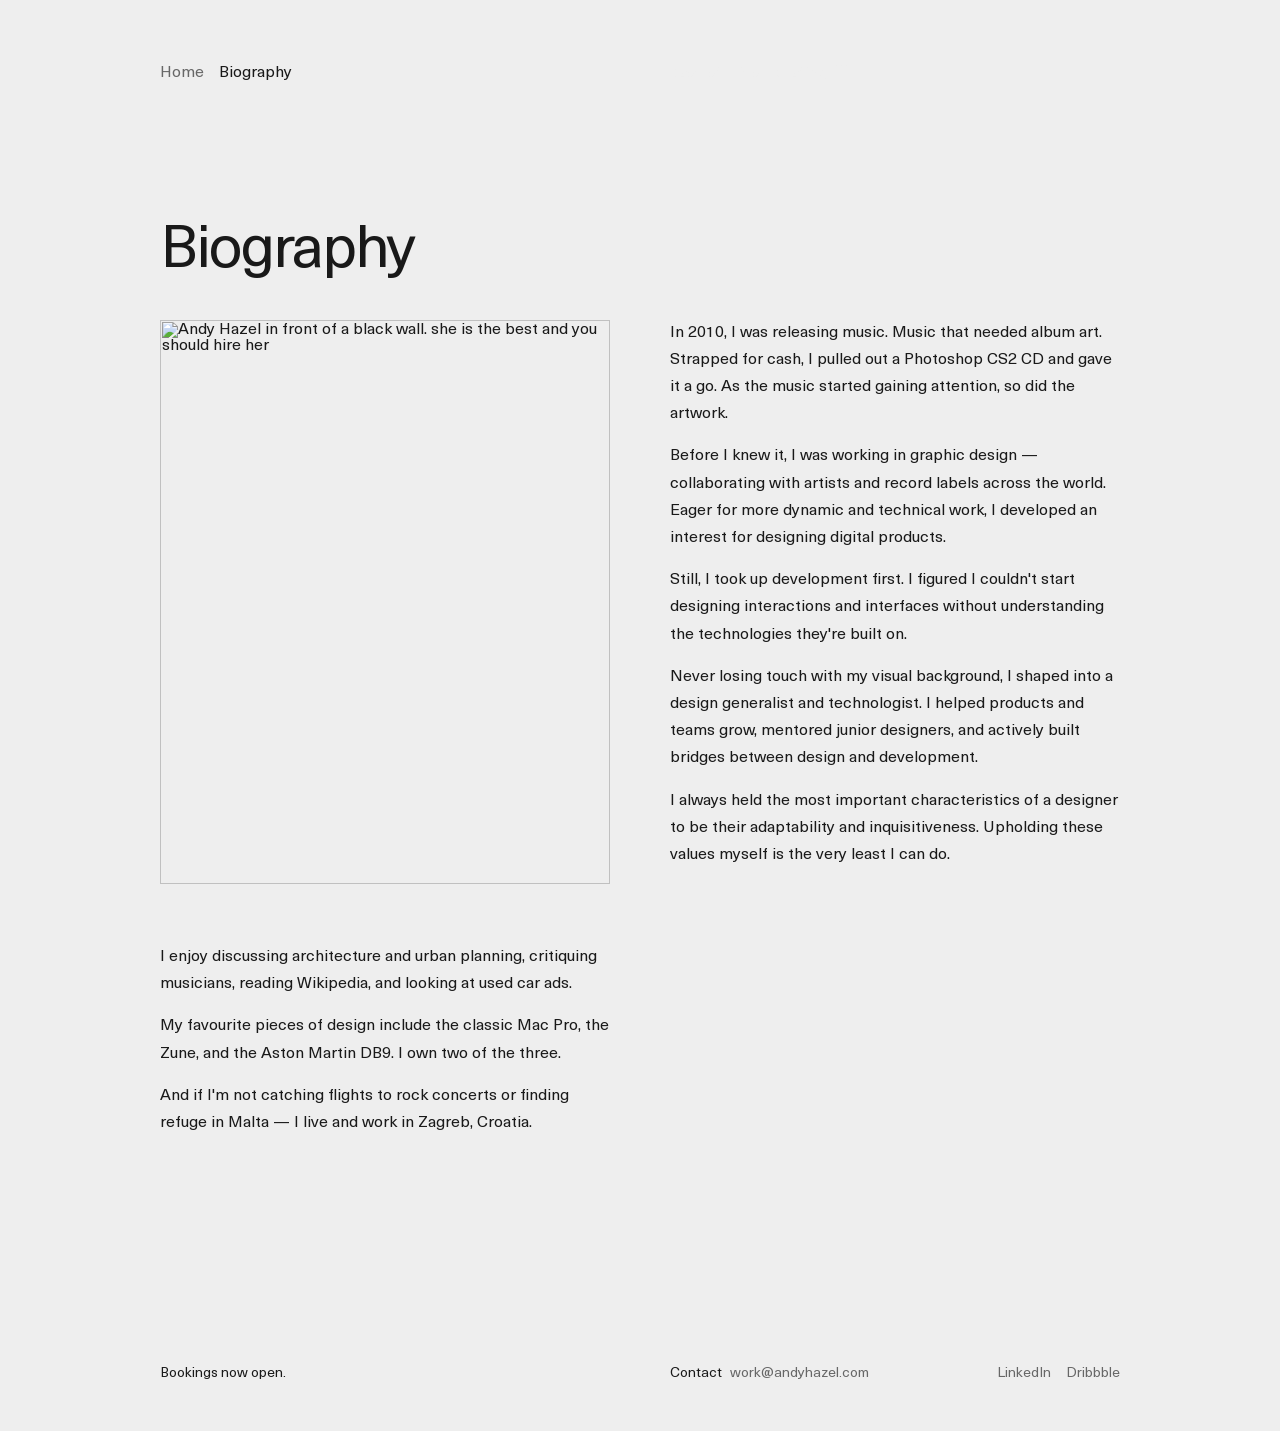
==== bio/index.html @ d5283144 "cleanup" ====
<html lang="en">

<head>
    <meta charset="UTF-8" />
    <meta name="viewport" content="width=device-width, initial-scale=1.0" />
    <link rel="icon" type="image/x-icon" href="/img/favicon.svg">
    <link rel="stylesheet" href="/styles.css">
    <script src="/scripts.js" defer></script>
    <title>Andy Hazel &#124; Biography</title>
</head>

<body>
    <div class="container bio">


        <nav>
            <div class="nav-desktop two-column">
                <div class="links">
                    <a href="/">Home</a>
                    <a class="current" href="/bio">Biography</a>
                </div>
                <p class="text-white">case studies updating :&rpar;&rpar;&rpar;</p>
            </div>

        </nav>

        <h1>Biography</h1>
        <div class="two-column">
            <div class="portrait">
                <img src="https://cdn.andyhazel.com/andy.webp"
                    alt="Andy Hazel in front of a black wall. she is the best and you should hire her">
            </div>
            <div>

                <p>In 2010, I was releasing music. Music that needed album art. Strapped for cash, I pulled out a
                    Photoshop CS2 CD and gave it a go. As the music started gaining attention, so did the artwork.
                </p>
                <p>
                    Before I knew it, I was working in graphic design — collaborating with artists and record labels
                    across the world. Eager for more dynamic and technical work, I developed an interest for designing
                    digital products.</p>
                <p>Still, I took up development first. I figured I couldn't start designing interactions and interfaces
                    without understanding the technologies they're built on. </p>
                <p>Never losing touch with my visual background, I shaped into a design generalist and technologist. I
                    helped products and teams grow, mentored junior designers, and actively built bridges between design
                    and development. </p>
                <p>I always held the most important characteristics of a designer to be their adaptability and
                    inquisitiveness. Upholding these values myself is the very least I can do.</p>

            </div>


        </div>

        <div class="two-column bottom">
            <div class="row-span">

                <p>I enjoy discussing architecture and urban planning, critiquing musicians, reading
                    Wikipedia, and looking at used car ads.</p>
                <p>My favourite pieces of design include the classic Mac Pro, the Zune, and the Aston Martin DB9. I own two of the three.</p>
                <p>And if I'm not catching flights to rock concerts or finding refuge in Malta — I live and work in
                    Zagreb, Croatia. </p>

            </div>
            <div></div>
        </div>

        <footer class="two-column">
            <p>Bookings now open.</p>
            <div class="contact">
                <div class="email">
                    <p>Contact</p>
                    <a href="mailto:work@andyhazel.com">work@andyhazel.com</a>
                </div>
                <div class="links">
                    <a target="_blank" href="https://www.linkedin.com/in/andyhzl">LinkedIn</a>
                    <a target="_blank" href="https://dribbble.com/andyhazel">Dribbble</a>
                </div>
            </div>
        </footer>


    </div>

</body>

</html>
---- styles.css ----
:root {
    --bg: #eee;
    --outline: #ccc;
    --text-primary: #191919;
    --text-secondary: #676767;


    --space: 30px;
    --space-xs: calc((.25*var(--space)));
    --space-sm: calc(.5*(var(--space)));
    --space-lg: calc(2*(var(--space)));
    --space-xl: calc(4*(var(--space)));

    --text: 16px;
    --text-sm: 14px;

    --line: 100%;
    --line-lg: 170%;
}
* {
    padding: 0;
    margin: 0;
    transition: .5s ease-in-out;
}

::selection {
    background: var(--outline)
}
@font-face {
    font-family: "Unica";
    src: url("fonts/regular.woff2");
    font-weight: 400;
}

@font-face {
    font-family: "Unica";
    src: url("fonts/medium.woff2");
    font-weight: 500;
}


body {
    width: 100%;
    background-color: var(--bg);
    color: var(--text-primary);
    font-family: "Unica", sans-serif;
    font-size: var(--text);
    letter-spacing: 0px;
    font-weight: 400;
}

h1 {

    padding-bottom: var(--space-xs);
    font-weight: 400;
    line-height: var(--line);
}

h1 {
    font-size: var(--space-lg);
    letter-spacing: -2px;
}

.home h1 {
    padding-right: var(--space-lg);
}




.two-column {
    padding: 0;
}

a, p {
    line-height: var(--line-lg);
}

.two-column p {
    padding: 0;
}

a {
    text-decoration: none;
    color: var(--text-primary);
}

nav a, footer a {
     color: var(--text-secondary);
}

p {
    margin-bottom: var(--space-sm);
}


a:hover {
    color: var(--text-primary);
}

.current {
    color: var(--text-primary);
}

img {
    width: 100%;
}

.container {
    display: flex;
    flex-direction: column;
    position: relative;
    max-width: 960px;
    margin: 0 auto;
    padding: 0 var(--space-lg);
}

.home {
    display: flex;
    flex-direction: column;
    justify-content: space-between;
    height: 100%;
}



.menu {
    display: none;
}

nav {
    padding: var(--space-lg) 0 var(--space-xl);

}




.nav-mobile {
    display: none;
}

    .links {
        display: flex;
        gap: var(--space-sm);
    }




.two-column {
    display: grid;
    gap: var(--space-lg);
    padding: var(--space) 0;
}

footer.two-column {
     padding: var(--space-xl) 0 var(--space);
}

nav .two-column {
    padding: 0;
}

footer {
    display: flex;
    justify-content: space-between;
    font-size: var(--text-sm);

}



.email {
    display: flex;
    gap: var(--space-xs);
    padding-right: var(--space-xs);
}

.text-secondary {
    color: var(--text-secondary);
}

.text-white {
    color: var(--bg);
}

nav .text-white:hover {
    color: var(--outline);
}


.underline {
    text-decoration: underline;
}

.portrait {
    display: flex;
    flex-direction: column;
    align-items: end;
    gap: var(--space-xs);
}

.portrait img {
    width: 100%;
}

.contact {
    display: flex;
    justify-content: space-between;
}

/* mobile only */

@media (max-width: 1079px) {




    .text-white {
        display: none;
    }

    .portrait {
        order: 2;
    }

    .menu .links {
        padding-top: var(--space-xl);
    }

    .menu-link {
        color: var(--bg);
    }


    .contact {
        display: flex;;
        flex-direction: column;
        padding-top: var(--space);
        font-size: 13px;
    }

    .menu p {
        margin: 0;
    }

    .container {
        padding: 0 var(--space);
    }

    .two-column {
        display: flex;
        flex-direction: column;
        gap: var(--space);
    }

    footer.two-column {
        gap: 0;
    }


    .row-span {
        grid-row: span 2;
    }

}

/* desktop only */

@media (min-width: 1080px) {


    .two-column {
        grid-template-columns: 1fr 1fr;
    }

    .home .intro {
    padding-right: 50px;
}

.bottom {
    margin-bottom: var(--space-lg);
}

}
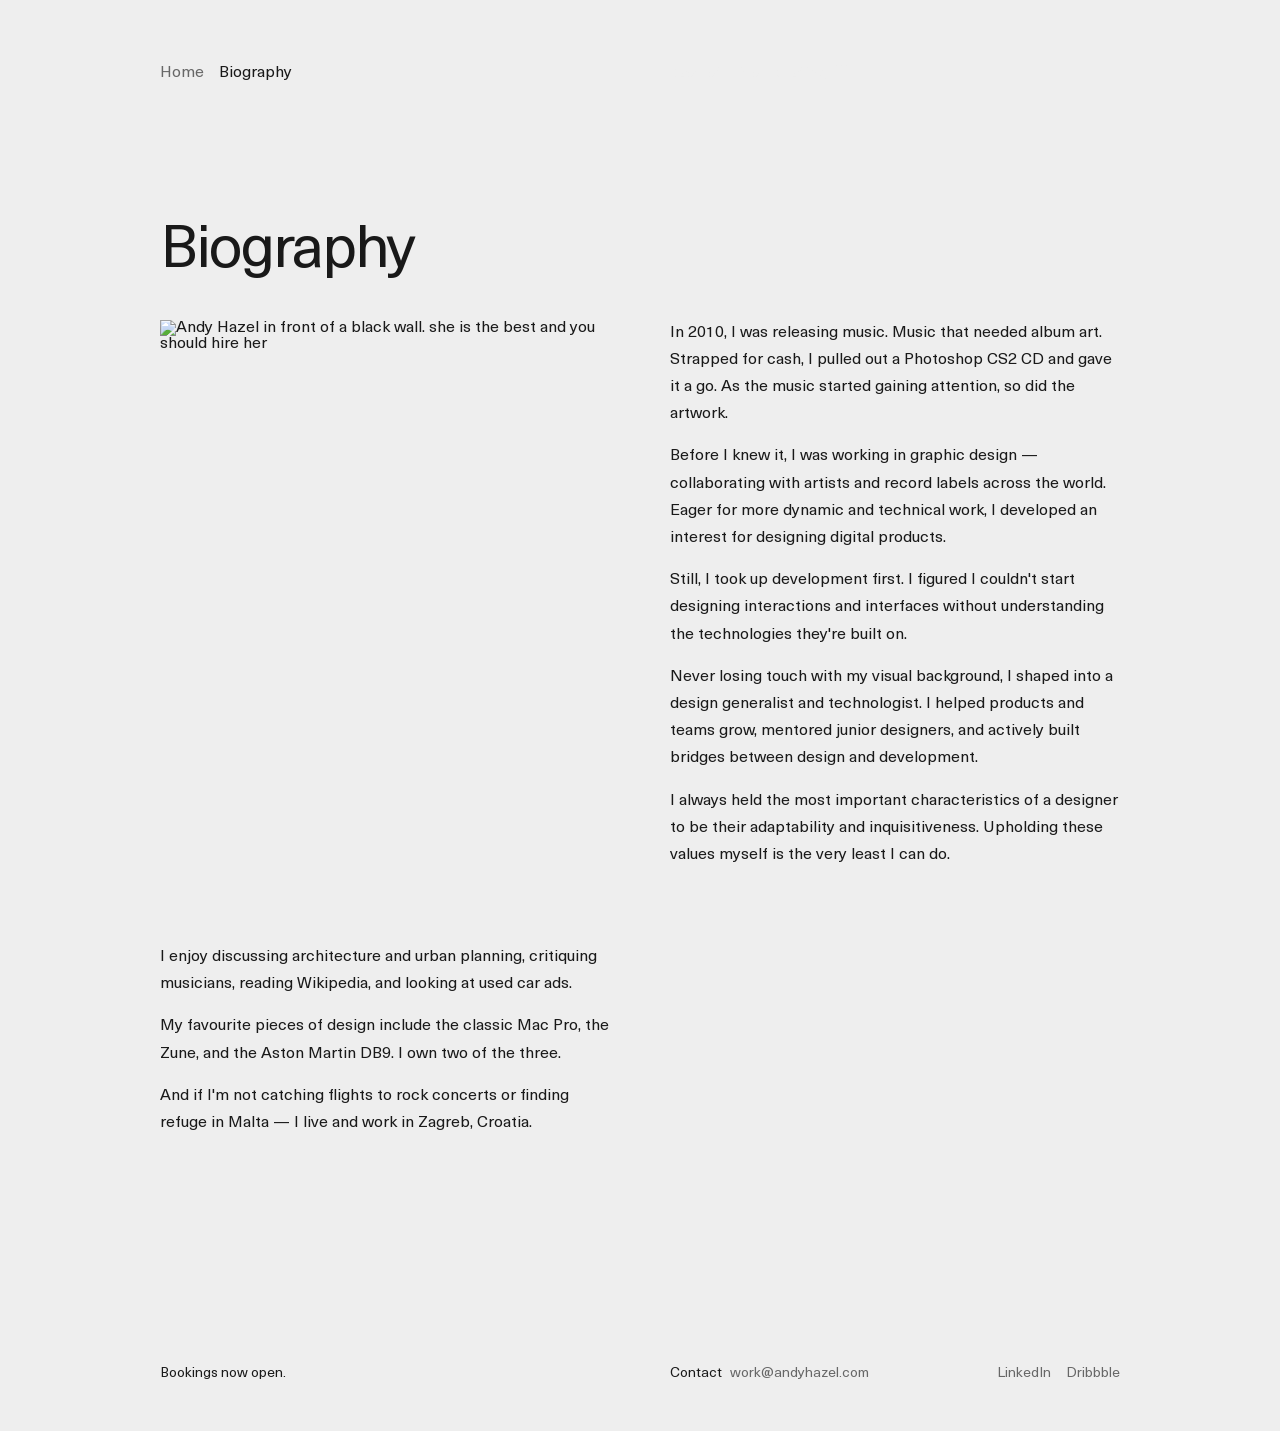
==== commit 0db62279: "meta" ====
--- a/bio/index.html
+++ b/bio/index.html
@@ -1,3 +1,4 @@
+<!DOCTYPE html>
 <html lang="en">
 
 <head>
@@ -5,8 +6,9 @@
     <meta name="viewport" content="width=device-width, initial-scale=1.0" />
     <link rel="icon" type="image/x-icon" href="/img/favicon.svg">
     <link rel="stylesheet" href="/styles.css">
-    <script src="/scripts.js" defer></script>
     <title>Andy Hazel &#124; Biography</title>
+    <meta name="description" content="The biography of Andy Hazel, a designer and music producer based in Zagreb, Croatia.">
+
 </head>
 
 <body>
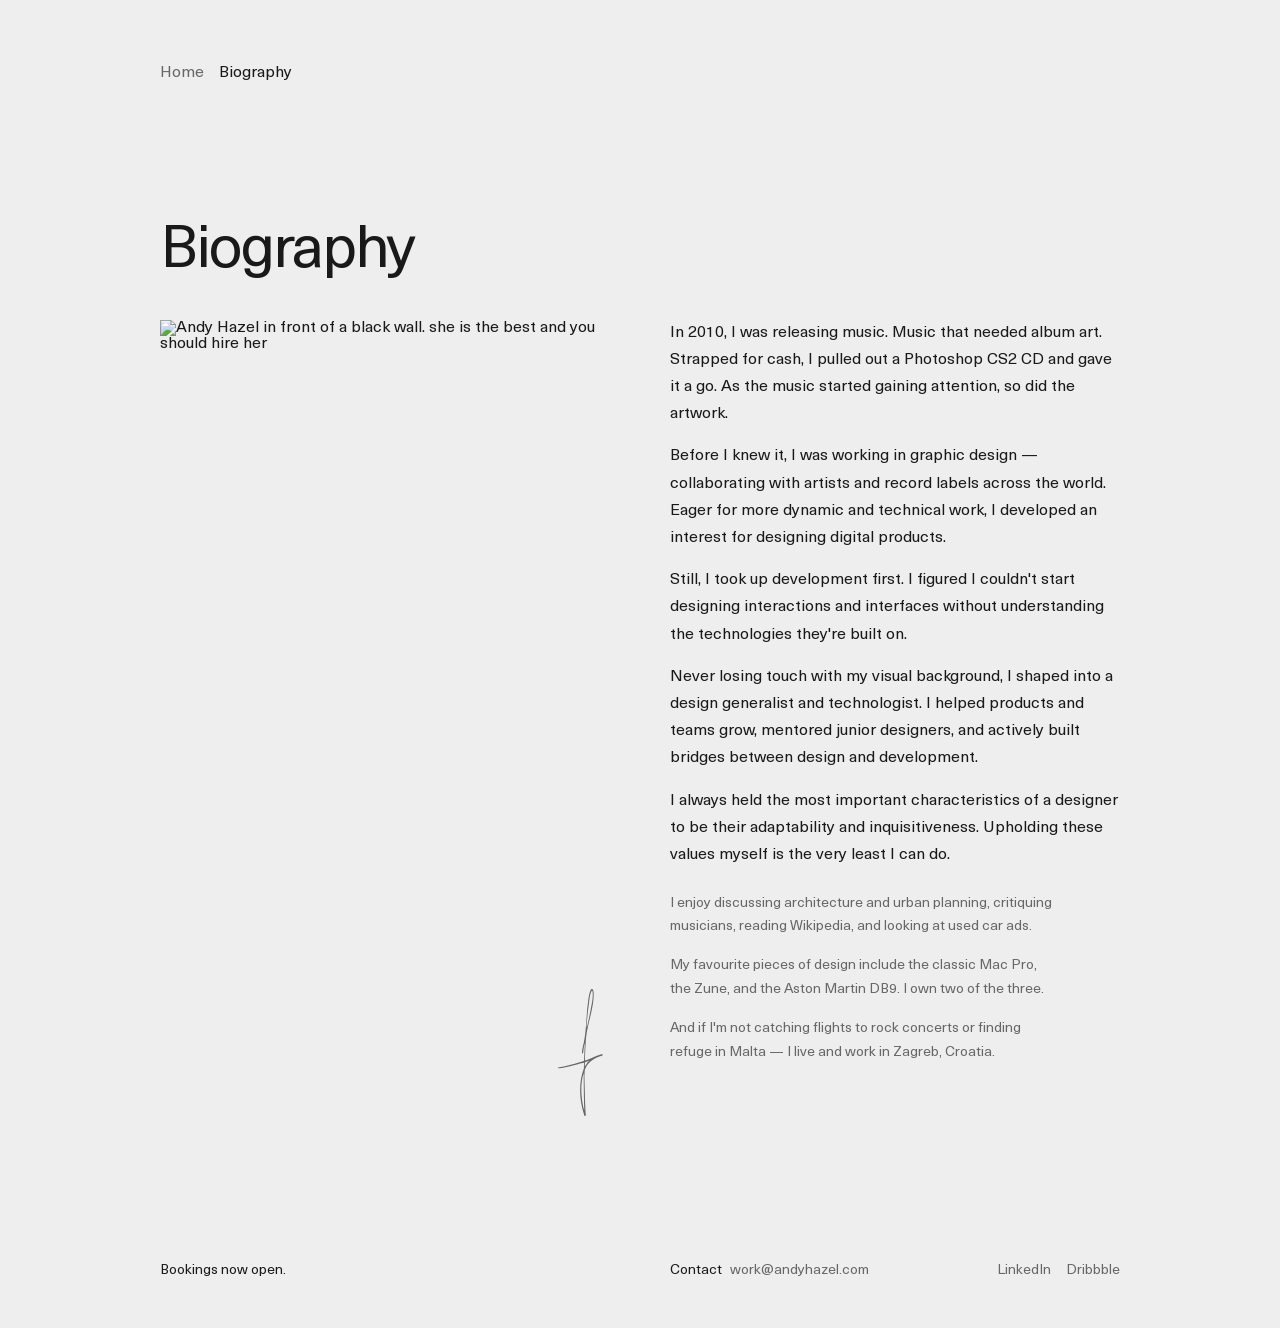
==== commit bec21bbb: "bio" ====
--- a/bio/index.html
+++ b/bio/index.html
@@ -27,10 +27,13 @@
         </nav>
 
         <h1>Biography</h1>
-        <div class="two-column">
+        <div class="two-column content">
             <div class="portrait">
-                <img src="https://cdn.andyhazel.com/andy.webp"
+                <img src="https://cdn.andyhazel.com/andy_74.webp"
                     alt="Andy Hazel in front of a black wall. she is the best and you should hire her">
+                <svg class="signature" xmlns="http://www.w3.org/2000/svg" width="106" height="300" viewBox="0 0 106 300" fill="none">
+                    <path d="M63.4942 168.585C66.5342 167.845 69.3242 166.515 72.2742 165.485C81.4542 162.255 93.1042 155.575 102.114 153.835C104.134 153.445 106.304 153.785 104.774 156.135C103.244 158.485 101.334 157.765 99.2942 158.455C88.1242 162.245 78.8942 166.975 71.3042 176.225C67.6742 180.645 63.1942 188.195 62.7742 193.945C61.7242 208.315 62.9342 225.215 63.1542 239.745C63.4142 256.975 63.9042 273.325 64.9142 290.525C65.0242 292.325 66.5542 298.525 64.3042 299.185C62.0542 299.845 61.4042 295.695 60.8942 294.195C49.9442 261.895 48.4642 219.025 60.9842 186.845L61.3642 173.555L49.6442 175.845C47.8842 176.375 46.1942 177.225 44.4242 177.725C33.8642 180.695 23.0342 183.535 12.1642 185.535C9.61422 186.005 3.17422 187.125 0.914223 186.695C-0.185777 186.485 0.0142221 185.735 0.0142221 184.755C4.43422 183.555 9.13422 183.255 13.5942 182.345C29.4942 179.085 44.9342 174.175 60.5142 169.685L61.3142 169.075L63.1342 129.185C62.5342 129.335 62.3142 129.995 62.1642 130.515C60.5642 136.135 60.1742 143.965 59.1542 149.865C58.5242 153.505 56.1442 152.655 56.4242 148.935C57.0042 141.235 59.8042 131.715 61.2642 123.925C63.7242 110.725 64.9542 99.1046 65.9742 85.6846C67.5542 64.8746 68.4142 43.7946 71.7042 23.2546C72.6142 17.5346 74.0442 7.83456 76.4442 2.79456C77.7142 0.134555 81.1542 -1.47545 82.6142 1.94456C84.5642 6.52455 84.1342 17.3446 83.7142 22.4946C81.5442 48.9346 72.9142 74.3146 68.2042 100.335C65.0442 117.805 64.7742 135.705 63.8442 153.485L63.5042 168.585H63.4942ZM67.7442 90.4746C68.0442 89.0446 68.7342 87.7146 69.0642 86.2946C72.1242 73.1146 74.8442 59.6246 77.3642 46.3146C79.8142 33.3746 83.3442 18.6546 81.2042 5.47456C81.0742 4.66456 80.5542 3.74456 79.9842 3.15456C74.6642 11.8346 74.4642 23.1646 73.0442 33.1146C70.4742 51.0446 68.4942 69.1546 67.3842 87.4446L67.7442 90.4746ZM73.0642 168.935C69.8842 170.465 66.2142 171.185 63.3142 173.195L63.1442 182.425L69.0242 173.585C69.4442 172.785 73.9842 169.905 73.0642 168.945V168.935ZM62.0742 284.665C62.1442 283.985 61.7542 283.375 61.7242 282.715C60.8542 263.015 61.0142 243.305 60.6642 223.775L60.4842 198.035C55.0742 215.345 54.0742 234.125 55.7042 252.175C56.4942 261.005 58.2942 275.515 61.0342 283.755C61.2242 284.335 61.3042 284.785 62.0742 284.655V284.665Z" fill="#676767"/>
+                    </svg>     
             </div>
             <div>
 
@@ -48,24 +51,22 @@
                     and development. </p>
                 <p>I always held the most important characteristics of a designer to be their adaptability and
                     inquisitiveness. Upholding these values myself is the very least I can do.</p>
-
+                    
+            <div class="addendum desktop text-secondary text-small">
+                    <p>I enjoy discussing architecture and urban planning, critiquing musicians, reading
+                        Wikipedia, and looking at used car ads.</p>
+                    <p>My favourite pieces of design include the classic Mac Pro, the Zune, and the Aston Martin DB9. I own two of the three.</p>
+                    <p>And if I'm not catching flights to rock concerts or finding refuge in Malta — I live and work in Zagreb, Croatia. </p>
             </div>
-
-
+            </div>
         </div>
 
-        <div class="two-column bottom">
-            <div class="row-span">
-
-                <p>I enjoy discussing architecture and urban planning, critiquing musicians, reading
-                    Wikipedia, and looking at used car ads.</p>
-                <p>My favourite pieces of design include the classic Mac Pro, the Zune, and the Aston Martin DB9. I own two of the three.</p>
-                <p>And if I'm not catching flights to rock concerts or finding refuge in Malta — I live and work in
-                    Zagreb, Croatia. </p>
-
+         <div class="addendum mobile text-secondary text-small">
+                    <p>I enjoy discussing architecture and urban planning, critiquing musicians, reading
+                        Wikipedia, and looking at used car ads.</p>
+                    <p>My favourite pieces of design include the classic Mac Pro, the Zune, and the Aston Martin DB9. I own two of the three.</p>
+                    <p>And if I'm not catching flights to rock concerts or finding refuge in Malta — I live and work in Zagreb, Croatia. </p>
             </div>
-            <div></div>
-        </div>
 
         <footer class="two-column">
             <p>Bookings now open.</p>
--- a/styles.css
+++ b/styles.css
@@ -30,12 +30,7 @@
     font-family: "Unica";
     src: url("fonts/regular.woff2");
     font-weight: 400;
-}
-
-@font-face {
-    font-family: "Unica";
-    src: url("fonts/medium.woff2");
-    font-weight: 500;
+    font-display: swap;
 }
 
 
@@ -43,7 +38,7 @@
     width: 100%;
     background-color: var(--bg);
     color: var(--text-primary);
-    font-family: "Unica", sans-serif;
+    font-family: "Unica", Arial, sans-serif;
     font-size: var(--text);
     letter-spacing: 0px;
     font-weight: 400;
@@ -195,6 +190,7 @@
 }
 
 .portrait {
+    position: relative;
     display: flex;
     flex-direction: column;
     align-items: end;
@@ -210,12 +206,41 @@
     justify-content: space-between;
 }
 
+.addendum {
+    padding-top: var(--space-xs);
+    padding-right: var(--space-lg);
+}
+
+.text-small {
+    font-size: var(--text-sm);
+}
+
+.signature {
+    width: 45px;
+    height: auto;
+    position: absolute;
+    bottom: -37px;
+    right: 7px;
+
+}
+
+.bio .content {
+    padding-bottom: var(--space-lg);
+}
+
 /* mobile only */
 
 @media (max-width: 1079px) {
 
 
-
+    .addendum {
+        padding-right: 0;
+    }
+
+
+    .addendum.desktop {
+        display: none;
+    }
 
     .text-white {
         display: none;
@@ -266,9 +291,14 @@
 
 }
 
+
 /* desktop only */
 
 @media (min-width: 1080px) {
+
+    .addendum.mobile {
+        display: none;
+    }
 
 
     .two-column {
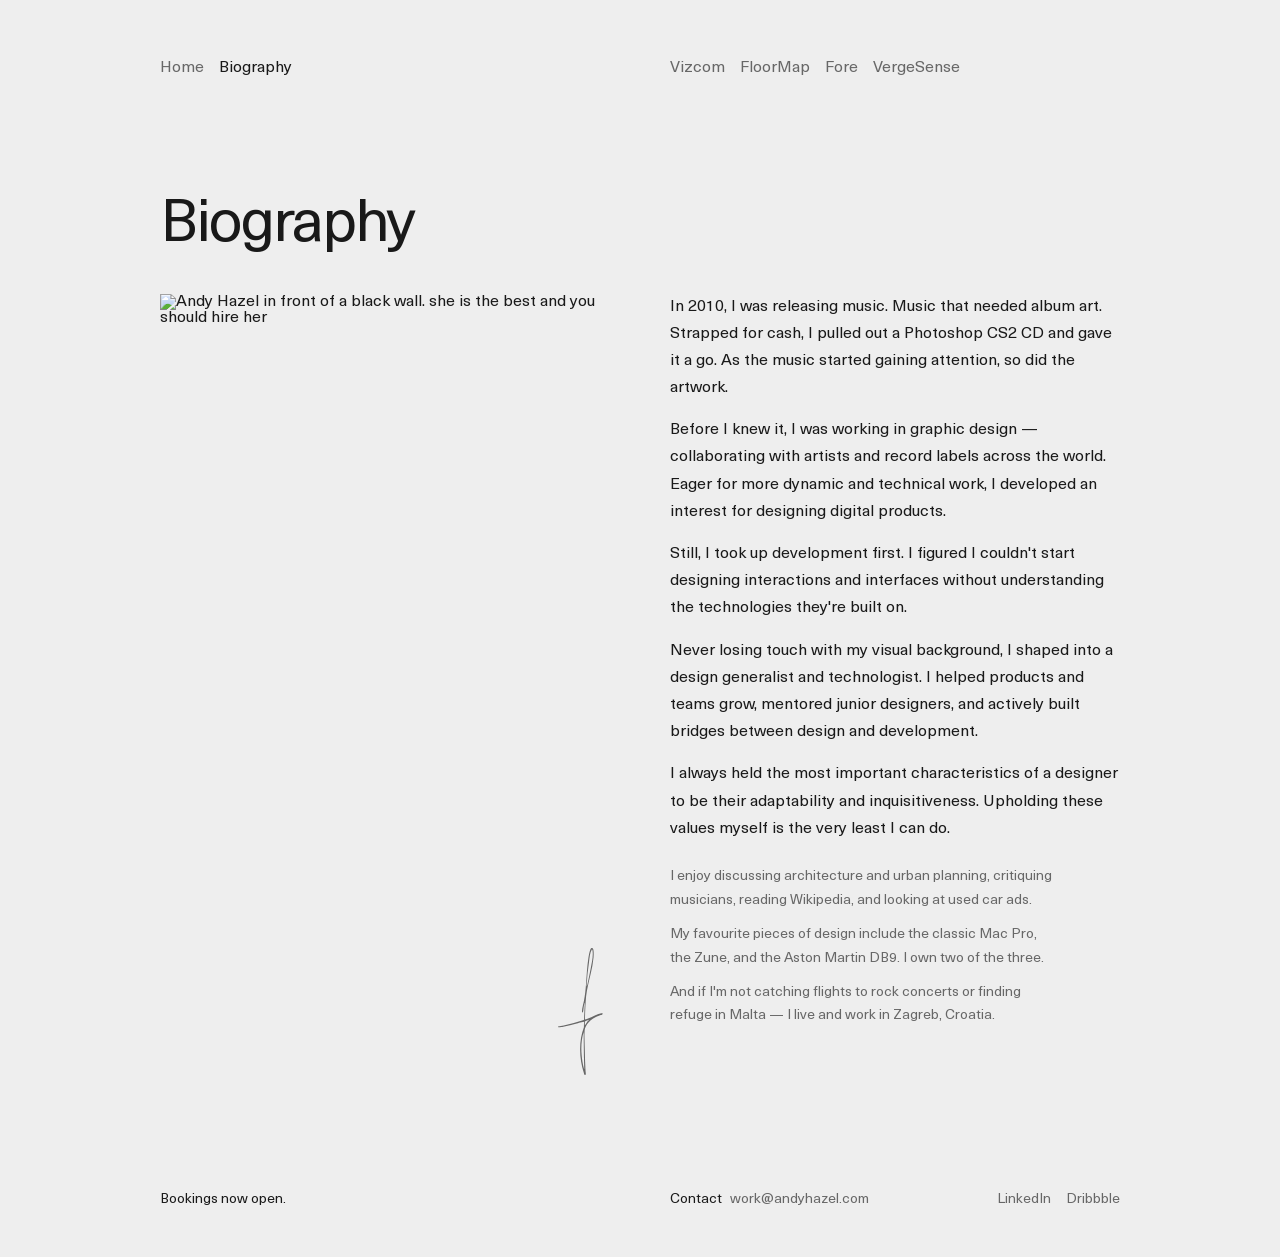
==== commit bebd42a1: "everything" ====
--- a/bio/index.html
+++ b/bio/index.html
@@ -1,3 +1,4 @@
+<!-- handcoded by yours truly <3 -->
 <!DOCTYPE html>
 <html lang="en">
 
@@ -6,6 +7,7 @@
     <meta name="viewport" content="width=device-width, initial-scale=1.0" />
     <link rel="icon" type="image/x-icon" href="/img/favicon.svg">
     <link rel="stylesheet" href="/styles.css">
+    <script src="/scripts.js" defer></script>
     <title>Andy Hazel &#124; Biography</title>
     <meta name="description" content="The biography of Andy Hazel, a designer and music producer based in Zagreb, Croatia.">
 
@@ -16,18 +18,70 @@
 
 
         <nav>
+            <div class="nav-mobile">
+                <a class="text-primary" href="/">Home</a>
+                <span class="menu-open">
+                    <svg xmlns="http://www.w3.org/2000/svg" width="30" height="7" viewBox="0 0 30 7" fill="none">
+                        <rect width="30" height="1" fill="#191919" />
+                        <rect y="6" width="30" height="1" fill="#191919" />
+                    </svg>
+                </span>
+            </div>
+
+
             <div class="nav-desktop two-column">
                 <div class="links">
                     <a href="/">Home</a>
                     <a class="current" href="/bio">Biography</a>
                 </div>
-                <p class="text-white">case studies updating :&rpar;&rpar;&rpar;</p>
+                <div class="links">
+                    <a href="/vizcom">Vizcom</a>
+                    <a href="/floormap">FloorMap</a>
+                    <a href="/fore">Fore</a>
+                    <a href="/vergesense">VergeSense</a>
+
+                </div>
+            </div>
+
+            <div class="menu">
+
+                <div class="menu-top">
+                    <div class="nav-mobile">
+                        <a href="/">Home</a>
+                        <span class="menu-close">
+                            <svg xmlns="http://www.w3.org/2000/svg" width="30" height="7" viewBox="0 0 30 7" fill="none">
+                                <rect y="4" width="30" height="1" fill="#fcfcfc" />
+                            </svg>
+                        </span>
+                    </div>
+                    <a class="current" href="/bio">Biography</a>
+                </div>
+
+                <div class="links">
+
+                    <a href="/vizcom">Vizcom</a>
+                    <a href="/floormap">FloorMap</a>
+                    <a href="/fore">Fore</a>
+                    <a href="/vergesense">VergeSense</a>
+
+                </div>
+
+                <div class="contact">
+                <div class="email">
+                    <p class="text-white">Contact</p>
+                    <a href="mailto:work@andyhazel.com" target="_blank">work@andyhazel.com</a>
+                </div>
+                <div class="links row">
+                    <a target="_blank" href="https://www.linkedin.com/in/andyhzl">LinkedIn</a>
+                    <a target="_blank" href="https://dribbble.com/andyhazel">Dribbble</a>
+                </div>
+            </div>
             </div>
 
         </nav>
 
         <h1>Biography</h1>
-        <div class="two-column content">
+        <section class="two-column content">
             <div class="portrait">
                 <img src="https://cdn.andyhazel.com/andy_74.webp"
                     alt="Andy Hazel in front of a black wall. she is the best and you should hire her">
@@ -52,14 +106,14 @@
                 <p>I always held the most important characteristics of a designer to be their adaptability and
                     inquisitiveness. Upholding these values myself is the very least I can do.</p>
                     
-            <div class="addendum desktop text-secondary text-small">
-                    <p>I enjoy discussing architecture and urban planning, critiquing musicians, reading
-                        Wikipedia, and looking at used car ads.</p>
-                    <p>My favourite pieces of design include the classic Mac Pro, the Zune, and the Aston Martin DB9. I own two of the three.</p>
-                    <p>And if I'm not catching flights to rock concerts or finding refuge in Malta — I live and work in Zagreb, Croatia. </p>
+            <div class="addendum desktop text-secondary">
+                    <small>I enjoy discussing architecture and urban planning, critiquing musicians, reading
+                        Wikipedia, and looking at used car ads.</small>
+                    <small>My favourite pieces of design include the classic Mac Pro, the Zune, and the Aston Martin DB9. I own two of the three.</small>
+                    <small>And if I'm not catching flights to rock concerts or finding refuge in Malta — I live and work in Zagreb, Croatia. </small>
             </div>
             </div>
-        </div>
+        </section>
 
          <div class="addendum mobile text-secondary text-small">
                     <p>I enjoy discussing architecture and urban planning, critiquing musicians, reading
@@ -73,7 +127,7 @@
             <div class="contact">
                 <div class="email">
                     <p>Contact</p>
-                    <a href="mailto:work@andyhazel.com">work@andyhazel.com</a>
+                    <a href="mailto:work@andyhazel.com" target="_blank">work@andyhazel.com</a>
                 </div>
                 <div class="links">
                     <a target="_blank" href="https://www.linkedin.com/in/andyhzl">LinkedIn</a>
--- a/styles.css
+++ b/styles.css
@@ -14,18 +14,22 @@
     --text: 16px;
     --text-sm: 14px;
 
-    --line: 100%;
+    --line-sm: 100%;
+    --line: 135%;
     --line-lg: 170%;
 }
+
 * {
     padding: 0;
     margin: 0;
     transition: .5s ease-in-out;
+    font-weight: 400;
 }
 
 ::selection {
     background: var(--outline)
 }
+
 @font-face {
     font-family: "Unica";
     src: url("fonts/regular.woff2");
@@ -33,6 +37,19 @@
     font-display: swap;
 }
 
+
+
+small, caption {
+    display: block;
+    line-height: var(--line-lg);
+    font-size: var(--text-sm);
+    padding-bottom: 10px;
+}
+
+.data small {
+    padding: 0;
+    line-height: var(--line);
+}
 
 body {
     width: 100%;
@@ -48,7 +65,7 @@
 
     padding-bottom: var(--space-xs);
     font-weight: 400;
-    line-height: var(--line);
+    line-height: var(--line-sm);
 }
 
 h1 {
@@ -56,23 +73,40 @@
     letter-spacing: -2px;
 }
 
+h2 {
+    font-size: 25px;
+    letter-spacing: -.2px;
+    line-height: var(--line);
+}
+
 .home h1 {
     padding-right: var(--space-lg);
 }
 
 
-
+.end {
+    padding-bottom: var(--space-sm);
+}
 
 .two-column {
     padding: 0;
 }
 
-a, p {
+p {
     line-height: var(--line-lg);
 }
 
-.two-column p {
-    padding: 0;
+.menu a, footer a {
+    line-height: var(--line-lg);
+}
+
+
+.double-paragraph {
+    padding-right: var(--space-lg);
+}
+
+.bottom {
+    padding-bottom: var(--space);
 }
 
 a {
@@ -131,10 +165,6 @@
 
 
 
-.nav-mobile {
-    display: none;
-}
-
     .links {
         display: flex;
         gap: var(--space-sm);
@@ -158,8 +188,6 @@
 }
 
 footer {
-    display: flex;
-    justify-content: space-between;
     font-size: var(--text-sm);
 
 }
@@ -172,6 +200,10 @@
     padding-right: var(--space-xs);
 }
 
+.text-primary {
+    color: var(--text-primary);
+}
+
 .text-secondary {
     color: var(--text-secondary);
 }
@@ -199,6 +231,13 @@
 
 .portrait img {
     width: 100%;
+}
+
+.img-wrapper {
+    display: flex;
+    flex-direction: column;
+    gap: var(--space-sm);
+    padding-bottom: var(--space);
 }
 
 .contact {
@@ -211,9 +250,6 @@
     padding-right: var(--space-lg);
 }
 
-.text-small {
-    font-size: var(--text-sm);
-}
 
 .signature {
     width: 45px;
@@ -224,13 +260,104 @@
 
 }
 
-.bio .content {
+
+
+.top {
+    width: 40px;
+    height: 40px;
+    border-radius: 50%;;
+    cursor: pointer;
+    background: var(--text-primary);
+    display: flex;
+    justify-content: center;
+    align-items: center;
+    position: fixed;
+    bottom: var(--space);
+    right: 0;
+    opacity: 0;
+}
+
+.border-light, section {
+    border-bottom: solid .5px #ccc ;
+
+}
+
+section {
     padding-bottom: var(--space-lg);
 }
 
+section:last-of-type {
+    border-bottom: 0;
+}
+
+.info {
+    display: flex;
+    flex-direction: column;
+    gap: var(--space-sm)
+}
+
+.data {
+    display: flex;
+    flex-direction: column;
+    gap: var(--space-xs);
+}
+
+.flagged {
+    background: yellow;
+}
+
 /* mobile only */
 
 @media (max-width: 1079px) {
+
+        .menu {
+        display: flex;
+        flex-direction: column;
+        position: fixed;
+        height: 0px;
+        overflow: hidden;
+        inset: 0 0 auto 0;
+        padding: 0 var(--space);
+        background: var(--text-primary);
+        gap: var(--space-sm);
+
+    }
+
+    .menu-top {
+        display: flex;
+        flex-direction: column;
+        gap: var(--space-sm);
+        padding-bottom: var(--space-sm);
+    }
+
+    .nav-desktop.two-column {
+        display: none;
+    }
+
+     .nav-mobile {
+        display: flex;
+        justify-content: space-between;
+        align-items: center;
+        
+    }
+
+    a:hover {
+    color: var(--text-secondary);
+}
+
+    .email {
+        flex-direction: column;
+        gap: 0;
+    }
+
+    .email p {
+        margin-bottom: 0;
+    }
+
+
+    .menu .contact {
+        padding-bottom: var(--space-sm);
+    }
 
 
     .addendum {
@@ -242,28 +369,31 @@
         display: none;
     }
 
-    .text-white {
-        display: none;
-    }
 
     .portrait {
         order: 2;
     }
 
     .menu .links {
-        padding-top: var(--space-xl);
-    }
-
-    .menu-link {
+        flex-direction: column;
+        flex-grow: 1;
+        padding-top: var(--space);
+    }
+    
+
+    .menu .links.row {
+        flex-direction: row;
+        flex-grow: 0;
+        padding-top: 0;
+    }
+
+    .current {
         color: var(--bg);
     }
 
-
     .contact {
-        display: flex;;
-        flex-direction: column;
-        padding-top: var(--space);
-        font-size: 13px;
+        font-size: var(--text-sm);
+        align-items: end;
     }
 
     .menu p {
@@ -274,20 +404,7 @@
         padding: 0 var(--space);
     }
 
-    .two-column {
-        display: flex;
-        flex-direction: column;
-        gap: var(--space);
-    }
-
-    footer.two-column {
-        gap: 0;
-    }
-
-
-    .row-span {
-        grid-row: span 2;
-    }
+
 
 }
 
@@ -295,6 +412,10 @@
 /* desktop only */
 
 @media (min-width: 1080px) {
+
+    .nav-mobile {
+        display: none;
+    }
 
     .addendum.mobile {
         display: none;
@@ -313,4 +434,8 @@
     margin-bottom: var(--space-lg);
 }
 
+.end {
+    margin-top: var(--space);
+}
+
 }
